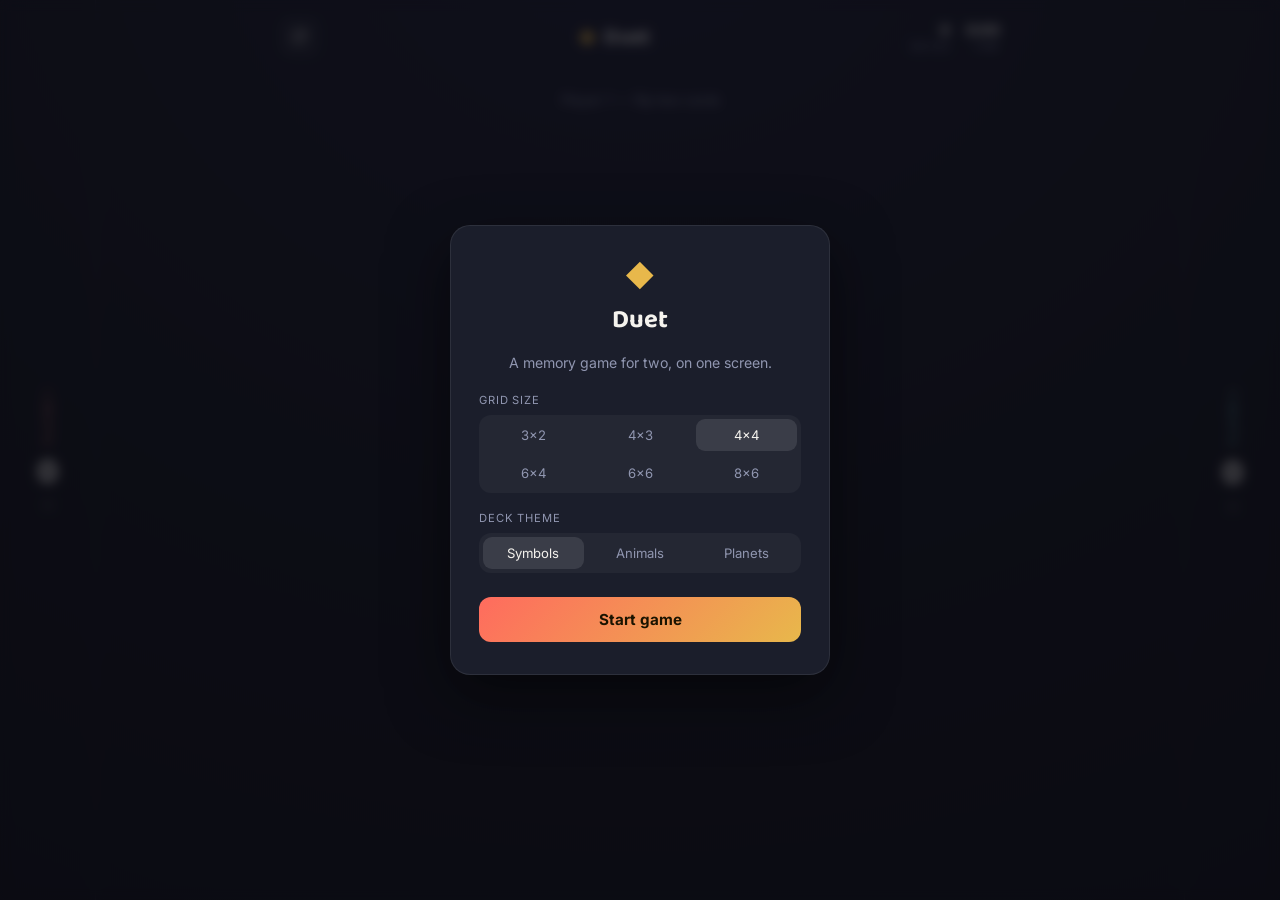
==== index.html @ 3242bab8 "Add more grid size options, from a quick 3x2 up to a 8x6 marathon Expands each theme's symbol/emoji " ====
<!DOCTYPE html>
<html lang="en">
<head>
<meta charset="UTF-8">
<meta name="viewport" content="width=device-width, initial-scale=1, viewport-fit=cover, user-scalable=no">
<title>Duet — 2-Player Memory</title>
<meta name="description" content="A two-player memory matching game, installable as an app.">
<meta name="theme-color" content="#14161F">
<link rel="manifest" href="manifest.json">
<link rel="icon" href="icons/icon-192.png">
<link rel="apple-touch-icon" href="icons/icon-192.png">
<link rel="preconnect" href="https://fonts.googleapis.com">
<link rel="preconnect" href="https://fonts.gstatic.com" crossorigin>
<link href="https://fonts.googleapis.com/css2?family=Baloo+2:wght@500;700;800&family=Inter:wght@400;500;600;700&display=swap" rel="stylesheet">
<link rel="stylesheet" href="style.css">
</head>
<body>

<div class="table">

  <!-- Player 1 rail -->
  <aside class="rail rail--p1" id="rail-p1" aria-label="Player 1">
    <span class="rail__label">Player 1</span>
    <span class="rail__score" id="score-p1">0</span>
    <span class="rail__turn-dot" aria-hidden="true"></span>
  </aside>

  <main class="board-wrap">
    <header class="topbar">
      <button class="icon-btn" id="btn-new" title="New game" aria-label="New game">
        <svg viewBox="0 0 24 24" width="20" height="20"><path fill="currentColor" d="M17.65 6.35A7.95 7.95 0 0 0 12 4a8 8 0 1 0 7.75 10h-2.08A6 6 0 1 1 12 6c1.66 0 3.14.69 4.22 1.78L13 11h7V4l-2.35 2.35Z"/></svg>
      </button>

      <div class="brand">
        <span class="brand__mark">◆</span>
        <h1 class="brand__title">Duet</h1>
      </div>

      <div class="topbar__stats">
        <span class="stat" id="moves"><strong>0</strong><small>moves</small></span>
        <span class="stat" id="timer"><strong>0:00</strong><small>time</small></span>
      </div>
    </header>

    <section class="board" id="board" aria-label="Memory card grid"></section>

    <p class="hint" id="turn-hint">Player 1 — flip two cards</p>
  </main>

  <!-- Player 2 rail -->
  <aside class="rail rail--p2" id="rail-p2" aria-label="Player 2">
    <span class="rail__label">Player 2</span>
    <span class="rail__score" id="score-p2">0</span>
    <span class="rail__turn-dot" aria-hidden="true"></span>
  </aside>

</div>

<!-- Setup overlay -->
<div class="overlay" id="setup-overlay">
  <div class="setup-card">
    <div class="setup-mark">◆</div>
    <h2>Duet</h2>
    <p class="setup-sub">A memory game for two, on one screen.</p>

    <div class="setup-field">
      <label>Grid size</label>
      <div class="segmented segmented--wrap" id="grid-size" role="radiogroup">
        <button data-size="3x2">3×2</button>
        <button data-size="4x3">4×3</button>
        <button data-size="4x4" class="active">4×4</button>
        <button data-size="6x4">6×4</button>
        <button data-size="6x6">6×6</button>
        <button data-size="8x6">8×6</button>
      </div>
    </div>

    <div class="setup-field">
      <label>Deck theme</label>
      <div class="segmented" id="deck-theme" role="radiogroup">
        <button data-theme="symbols" class="active">Symbols</button>
        <button data-theme="animals">Animals</button>
        <button data-theme="planets">Planets</button>
      </div>
    </div>

    <button class="btn-primary" id="btn-start">Start game</button>
    <button class="btn-ghost" id="btn-install" hidden>Install app</button>
  </div>
</div>

<!-- Winner overlay -->
<div class="overlay" id="win-overlay" hidden>
  <div class="setup-card win-card">
    <div class="win-mark" id="win-mark">◆</div>
    <h2 id="win-title">Player 1 wins!</h2>
    <p class="setup-sub" id="win-sub">4 – 2 · 24 moves · 1:12</p>
    <button class="btn-primary" id="btn-rematch">Rematch</button>
    <button class="btn-ghost" id="btn-change-setup">Change setup</button>
  </div>
</div>

<script src="app.js"></script>
</body>
</html>
---- style.css ----
:root{
  --ink:#14161F;
  --ink-2:#1B1E2B;
  --card-back:#232B63;
  --card-back-2:#2F3A8C;
  --paper:#F5F3EE;
  --muted:#9096B0;
  --gold:#E8B84B;
  --p1:#FF6B5E;
  --p1-dim:#5A2E2A;
  --p2:#4ECDC4;
  --p2-dim:#204742;
  --radius:16px;
  --font-display:'Baloo 2', ui-rounded, system-ui, sans-serif;
  --font-body:'Inter', system-ui, sans-serif;
}

*{box-sizing:border-box;}
html,body{height:100%;}
body{
  margin:0;
  background:radial-gradient(120% 140% at 50% -10%, #1D2036 0%, var(--ink) 55%, #0E0F16 100%);
  color:var(--paper);
  font-family:var(--font-body);
  min-height:100vh;
  overflow-x:hidden;
  -webkit-font-smoothing:antialiased;
}

button{font-family:inherit;}

/* ---------- Layout ---------- */
/* Mobile-first / portrait: players sit at the narrow top & bottom ends,
   the board fills the wide middle. */
.table{
  display:flex;
  flex-direction:column;
  min-height:100vh;
}

.rail{
  display:flex;
  flex-direction:row;
  align-items:center;
  justify-content:space-between;
  gap:14px;
  padding:10px 18px;
  position:relative;
  transition:background .35s ease;
}
.rail--p1{border-right:none; border-bottom:1px solid rgba(255,255,255,.05); order:0;}
.board-wrap{order:1;}
.rail--p2{border-left:none; border-top:1px solid rgba(255,255,255,.05); order:2;}

.rail__label{
  font-size:.68rem;
  letter-spacing:.08em;
  text-transform:uppercase;
  color:var(--muted);
  writing-mode:horizontal-tb;
  transform:none;
}
.rail--p1 .rail__label{color:color-mix(in srgb, var(--p1) 70%, var(--muted));}
.rail--p2 .rail__label{color:color-mix(in srgb, var(--p2) 70%, var(--muted));}

.rail__score{
  font-family:var(--font-display);
  font-weight:800;
  font-size:1.5rem;
  line-height:1;
}
.rail__turn-dot{
  width:10px;height:10px;border-radius:50%;
  background:rgba(255,255,255,.12);
  transition:box-shadow .3s ease, background .3s ease, transform .3s ease;
}

.rail--active.rail--p1{background:linear-gradient(180deg, rgba(255,107,94,.14), transparent 60%);}
.rail--active.rail--p2{background:linear-gradient(180deg, rgba(78,205,196,.14), transparent 60%);}
.rail--active .rail__turn-dot{transform:scale(1.3);}
.rail--p1.rail--active .rail__turn-dot{background:var(--p1); box-shadow:0 0 14px var(--p1);}
.rail--p2.rail--active .rail__turn-dot{background:var(--p2); box-shadow:0 0 14px var(--p2);}

.board-wrap{
  display:flex;
  flex-direction:column;
  align-items:center;
  padding:18px 16px 28px;
  min-width:0;
}

.topbar{
  width:100%;
  max-width:720px;
  display:flex;
  align-items:center;
  justify-content:space-between;
  gap:12px;
  margin-bottom:18px;
}

.icon-btn{
  background:rgba(255,255,255,.06);
  border:1px solid rgba(255,255,255,.08);
  color:var(--paper);
  width:38px;height:38px;
  border-radius:11px;
  display:flex;align-items:center;justify-content:center;
  cursor:pointer;
  transition:background .2s ease, transform .2s ease;
}
.icon-btn:hover{background:rgba(255,255,255,.12); transform:rotate(-8deg);}
.icon-btn:active{transform:scale(.92) rotate(-8deg);}

.brand{display:flex;align-items:center;gap:8px;}
.brand__mark{color:var(--gold); font-size:1.1rem;}
.brand__title{
  font-family:var(--font-display);
  font-weight:700;
  font-size:1.3rem;
  margin:0;
  letter-spacing:.01em;
}

.topbar__stats{display:flex; gap:16px;}
.stat{display:flex; flex-direction:column; align-items:flex-end; line-height:1.1;}
.stat strong{font-family:var(--font-display); font-size:1.05rem;}
.stat small{color:var(--muted); font-size:.62rem; text-transform:uppercase; letter-spacing:.07em;}

/* ---------- Board & cards ---------- */
.board{
  --cols:4;
  --gap:12px;
  display:grid;
  grid-template-columns:repeat(var(--cols), minmax(0,1fr));
  gap:var(--gap);
  width:100%;
  max-width:720px;
  perspective:1200px;
}

.card{
  position:relative;
  aspect-ratio:3/4;
  cursor:pointer;
  transform-style:preserve-3d;
  transition:transform .5s cubic-bezier(.2,.9,.3,1.1);
}
.card.is-flipped{transform:rotateY(180deg);}
.card.is-matched{cursor:default;}
.card.is-matched .card__face--front{
  box-shadow:0 0 0 2px var(--gold), 0 0 18px rgba(232,184,75,.45);
}
.card.is-matched{animation:settle .5s ease;}
@keyframes settle{
  0%{transform:rotateY(180deg) scale(1);}
  40%{transform:rotateY(180deg) scale(1.06);}
  100%{transform:rotateY(180deg) scale(1);}
}

.card__face{
  position:absolute; inset:0;
  border-radius:var(--radius);
  display:flex; align-items:center; justify-content:center;
  backface-visibility:hidden;
}

.card__face--back{
  background:
    radial-gradient(circle at 30% 30%, var(--card-back-2), var(--card-back) 70%);
  background-image:
    radial-gradient(rgba(255,255,255,.16) 1.5px, transparent 1.6px),
    radial-gradient(circle at 30% 30%, var(--card-back-2), var(--card-back) 70%);
  background-size:18px 18px, cover;
  border:1px solid rgba(255,255,255,.06);
}
.card__face--back::after{
  content:"◆";
  color:rgba(255,255,255,.18);
  font-size:1.4rem;
}

.card__face--front{
  background:var(--paper);
  color:var(--ink);
  transform:rotateY(180deg);
  font-size:clamp(1.6rem, 5vw, 2.4rem);
  border:1px solid rgba(0,0,0,.05);
}

.hint{
  margin-top:18px;
  color:var(--muted);
  font-size:.85rem;
  min-height:1.2em;
}

/* ---------- Overlays ---------- */
.overlay{
  position:fixed; inset:0;
  background:rgba(10,11,17,.72);
  backdrop-filter:blur(6px);
  display:flex; align-items:center; justify-content:center;
  z-index:20;
  padding:20px;
}
.overlay[hidden]{display:none;}
.setup-card{
  background:var(--ink-2);
  border:1px solid rgba(255,255,255,.08);
  border-radius:20px;
  padding:32px 28px;
  max-width:380px;
  width:100%;
  text-align:center;
  box-shadow:0 20px 60px rgba(0,0,0,.5);
}
.setup-mark, .win-mark{color:var(--gold); font-size:1.8rem; margin-bottom:6px;}
.setup-card h2{font-family:var(--font-display); font-size:1.6rem; margin:.2em 0;}
.setup-sub{color:var(--muted); font-size:.88rem; margin-bottom:22px;}

.setup-field{text-align:left; margin-bottom:18px;}
.setup-field label{
  display:block; font-size:.7rem; text-transform:uppercase; letter-spacing:.08em;
  color:var(--muted); margin-bottom:8px;
}
.segmented{display:flex; gap:6px; background:rgba(255,255,255,.04); padding:4px; border-radius:12px;}
.segmented button{
  flex:1; padding:8px 6px; border:none; border-radius:9px;
  background:transparent; color:var(--muted); font-size:.82rem; cursor:pointer;
  transition:background .2s ease, color .2s ease;
}
.segmented--wrap{flex-wrap:wrap;}
.segmented--wrap button{flex:1 1 calc(33.333% - 4px);}
.segmented button.active{background:rgba(255,255,255,.1); color:var(--paper);}

.btn-primary{
  width:100%;
  padding:13px;
  border:none;
  border-radius:12px;
  background:linear-gradient(135deg, var(--p1), var(--gold));
  color:#1a1300;
  font-weight:700;
  font-size:.95rem;
  cursor:pointer;
  margin-top:6px;
  transition:transform .15s ease, filter .15s ease;
}
.btn-primary:hover{filter:brightness(1.06);}
.btn-primary:active{transform:scale(.98);}

.btn-ghost{
  width:100%;
  padding:11px;
  border:1px solid rgba(255,255,255,.12);
  border-radius:12px;
  background:transparent;
  color:var(--muted);
  font-size:.85rem;
  cursor:pointer;
  margin-top:10px;
}
.btn-ghost:hover{color:var(--paper); border-color:rgba(255,255,255,.25);}

.win-card .win-mark{color:var(--gold);}

/* ---------- Responsive ---------- */
/* Landscape: the narrow ends are now left & right, so move the players there. */
@media (orientation: landscape) and (min-width: 560px){
  .table{
    display:grid;
    grid-template-columns:96px 1fr 96px;
    align-items:stretch;
  }
  .rail{
    flex-direction:column;
    justify-content:center;
    padding:20px 8px;
    gap:10px;
  }
  .rail__label{writing-mode:vertical-rl; transform:rotate(180deg);}
  .rail--p1{border-right:1px solid rgba(255,255,255,.05); border-bottom:none;}
  .rail--p2{border-left:1px solid rgba(255,255,255,.05); border-top:none;}
  .rail__score{font-size:2.2rem;}
}

@media (prefers-reduced-motion: reduce){
  .card, .card.is-matched{transition:none; animation:none;}
}
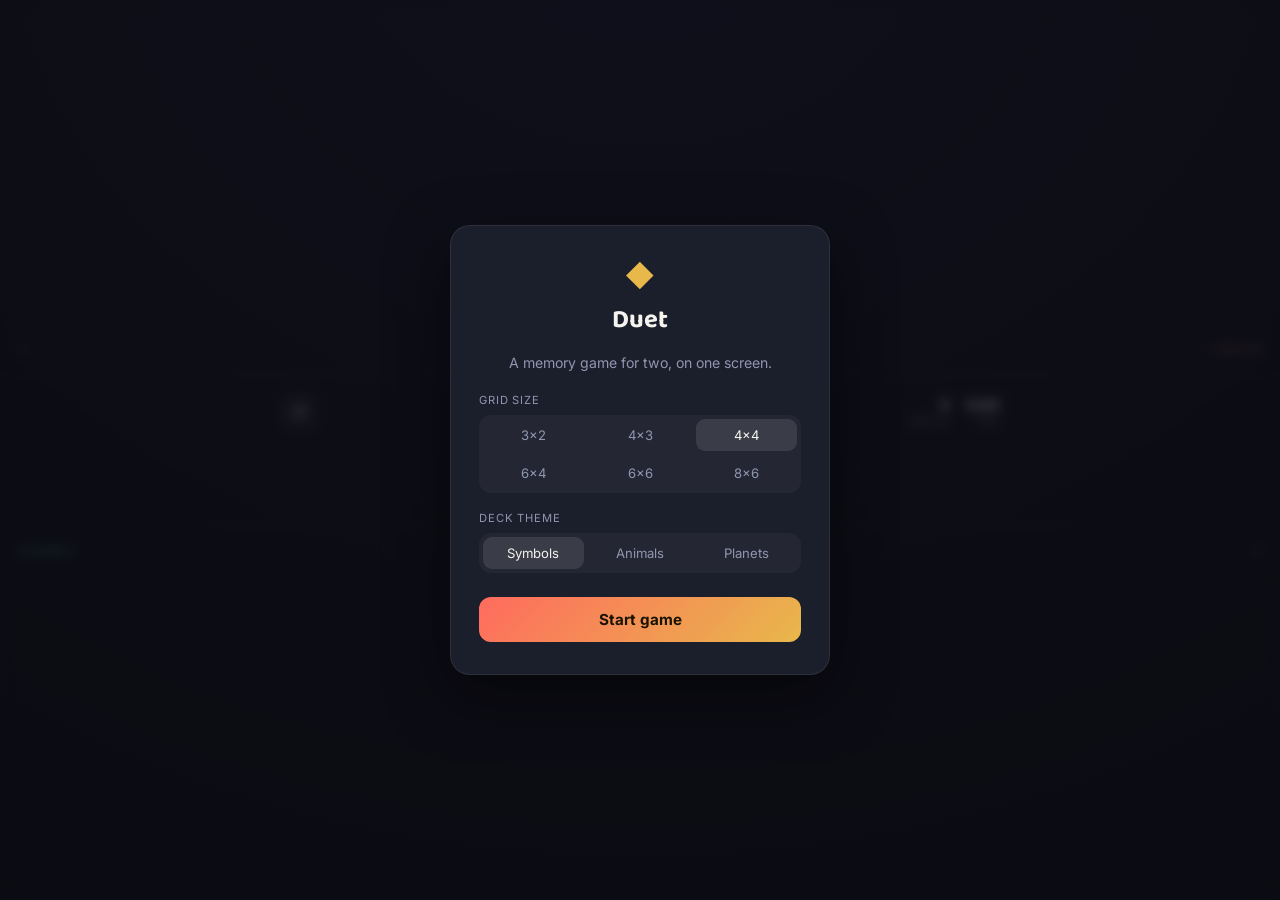
==== commit 813c4014: "Add CSS-based orientation lock fallback and drop flip-two-cards hint screen.orientation.lock() silen" ====
--- a/index.html
+++ b/index.html
@@ -16,6 +16,7 @@
 </head>
 <body>
 
+<div id="stage">
 <div class="table">
 
   <!-- Player 1 rail -->
@@ -44,7 +45,7 @@
 
     <section class="board" id="board" aria-label="Memory card grid"></section>
 
-    <p class="hint" id="turn-hint">Player 1 — flip two cards</p>
+    <p class="hint" id="turn-hint">Player 1's turn</p>
   </main>
 
   <!-- Player 2 rail -->
@@ -100,6 +101,8 @@
   </div>
 </div>
 
+</div><!-- #stage -->
+
 <script src="app.js"></script>
 </body>
 </html>
--- a/style.css
+++ b/style.css
@@ -23,18 +23,49 @@
   color:var(--paper);
   font-family:var(--font-body);
   min-height:100vh;
-  overflow-x:hidden;
+  overflow:hidden;
   -webkit-font-smoothing:antialiased;
 }
 
 button{font-family:inherit;}
 
+/* ---------- Orientation lock ---------- */
+/* screen.orientation.lock() (see app.js) only works in fullscreen/
+   installed contexts on Chrome and isn't implemented at all on Safari,
+   so it silently fails for most players and the OS keeps rotating the
+   page. This CSS fallback catches that case: when the game locks in an
+   orientation, #stage gets a matching class. If the device's *actual*
+   orientation later disagrees with that class, we rotate #stage back
+   by 90deg and swap its box to the original viewport dimensions, so the
+   game visually stays exactly as it was when the lock was taken, no
+   matter which way the device physically turns.               */
+#stage{min-height:100vh;}
+@media (orientation:landscape){
+  #stage.orient-lock--portrait{
+    position:fixed; top:50%; left:50%;
+    width:100vh; height:100vw;
+    transform:translate(-50%,-50%) rotate(90deg);
+    overflow-y:auto;
+  }
+}
+@media (orientation:portrait){
+  #stage.orient-lock--landscape{
+    position:fixed; top:50%; left:50%;
+    width:100vh; height:100vw;
+    transform:translate(-50%,-50%) rotate(90deg);
+    overflow-y:auto;
+  }
+}
+
 /* ---------- Layout ---------- */
-/* Mobile-first / portrait: players sit at the narrow top & bottom ends,
-   the board fills the wide middle. */
+/* Players always sit at the top & bottom ends, board fills the middle,
+   regardless of device orientation — the game is played flat on a
+   table between two people, so the layout intentionally never changes
+   shape when the device is rotated. */
 .table{
   display:flex;
   flex-direction:column;
+  justify-content:center;
   min-height:100vh;
 }
 
@@ -46,9 +77,13 @@
   gap:14px;
   padding:10px 18px;
   position:relative;
-  transition:background .35s ease;
-}
-.rail--p1{border-right:none; border-bottom:1px solid rgba(255,255,255,.05); order:0;}
+  transition:background .35s ease, box-shadow .35s ease;
+}
+/* Player 1 sits opposite Player 2 across the device, so their whole
+   rail is mirrored 180deg to read right-side-up from their seat. The
+   border is authored on the pre-rotation edge so it still lands next
+   to the board once flipped. */
+.rail--p1{border-right:none; border-top:1px solid rgba(255,255,255,.05); order:0; transform:rotate(180deg);}
 .board-wrap{order:1;}
 .rail--p2{border-left:none; border-top:1px solid rgba(255,255,255,.05); order:2;}
 
@@ -59,15 +94,20 @@
   color:var(--muted);
   writing-mode:horizontal-tb;
   transform:none;
+  transition:color .3s ease, font-weight .3s ease, letter-spacing .3s ease;
 }
 .rail--p1 .rail__label{color:color-mix(in srgb, var(--p1) 70%, var(--muted));}
 .rail--p2 .rail__label{color:color-mix(in srgb, var(--p2) 70%, var(--muted));}
+.rail--active .rail__label{font-weight:800; letter-spacing:.12em;}
+.rail--p1.rail--active .rail__label{color:var(--p1);}
+.rail--p2.rail--active .rail__label{color:var(--p2);}
 
 .rail__score{
   font-family:var(--font-display);
   font-weight:800;
-  font-size:1.5rem;
+  font-size:1.9rem;
   line-height:1;
+  transition:transform .3s ease, text-shadow .3s ease;
 }
 .rail__turn-dot{
   width:10px;height:10px;border-radius:50%;
@@ -75,11 +115,19 @@
   transition:box-shadow .3s ease, background .3s ease, transform .3s ease;
 }
 
-.rail--active.rail--p1{background:linear-gradient(180deg, rgba(255,107,94,.14), transparent 60%);}
-.rail--active.rail--p2{background:linear-gradient(180deg, rgba(78,205,196,.14), transparent 60%);}
+.rail--active.rail--p1{
+  background:linear-gradient(180deg, rgba(255,107,94,.26), transparent 65%);
+  box-shadow:inset 0 3px 0 var(--p1);
+}
+.rail--active.rail--p2{
+  background:linear-gradient(180deg, rgba(78,205,196,.26), transparent 65%);
+  box-shadow:inset 0 3px 0 var(--p2);
+}
 .rail--active .rail__turn-dot{transform:scale(1.3);}
 .rail--p1.rail--active .rail__turn-dot{background:var(--p1); box-shadow:0 0 14px var(--p1);}
 .rail--p2.rail--active .rail__turn-dot{background:var(--p2); box-shadow:0 0 14px var(--p2);}
+.rail--p1.rail--active .rail__score{transform:scale(1.12); text-shadow:0 0 16px rgba(255,107,94,.65);}
+.rail--p2.rail--active .rail__score{transform:scale(1.12); text-shadow:0 0 16px rgba(78,205,196,.65);}
 
 .board-wrap{
   display:flex;
@@ -193,7 +241,11 @@
   color:var(--muted);
   font-size:.85rem;
   min-height:1.2em;
-}
+  transition:transform .3s ease;
+}
+/* Flips face-up for whichever player sits opposite, so the turn
+   prompt is only ever upside-down for the player it isn't for. */
+.hint--flipped{transform:rotate(180deg);}
 
 /* ---------- Overlays ---------- */
 .overlay{
@@ -265,26 +317,6 @@
 
 .win-card .win-mark{color:var(--gold);}
 
-/* ---------- Responsive ---------- */
-/* Landscape: the narrow ends are now left & right, so move the players there. */
-@media (orientation: landscape) and (min-width: 560px){
-  .table{
-    display:grid;
-    grid-template-columns:96px 1fr 96px;
-    align-items:stretch;
-  }
-  .rail{
-    flex-direction:column;
-    justify-content:center;
-    padding:20px 8px;
-    gap:10px;
-  }
-  .rail__label{writing-mode:vertical-rl; transform:rotate(180deg);}
-  .rail--p1{border-right:1px solid rgba(255,255,255,.05); border-bottom:none;}
-  .rail--p2{border-left:1px solid rgba(255,255,255,.05); border-top:none;}
-  .rail__score{font-size:2.2rem;}
-}
-
 @media (prefers-reduced-motion: reduce){
   .card, .card.is-matched{transition:none; animation:none;}
 }
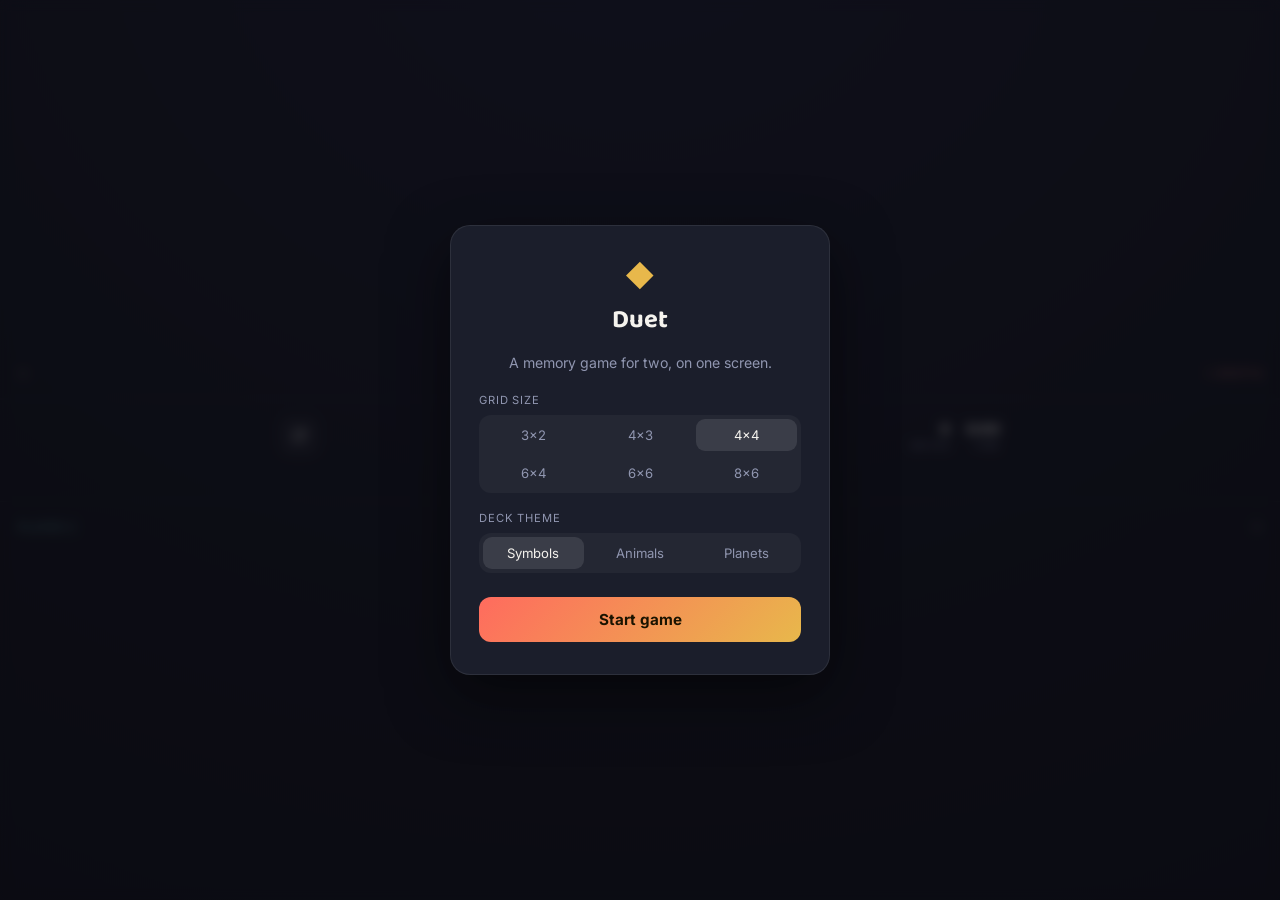
==== commit 4da1ad15: "Remove the turn-hint text, rely on rail highlighting for whose turn The active player's rail already" ====
--- a/index.html
+++ b/index.html
@@ -44,8 +44,6 @@
     </header>
 
     <section class="board" id="board" aria-label="Memory card grid"></section>
-
-    <p class="hint" id="turn-hint">Player 1's turn</p>
   </main>
 
   <!-- Player 2 rail -->
--- a/style.css
+++ b/style.css
@@ -236,17 +236,6 @@
   border:1px solid rgba(0,0,0,.05);
 }
 
-.hint{
-  margin-top:18px;
-  color:var(--muted);
-  font-size:.85rem;
-  min-height:1.2em;
-  transition:transform .3s ease;
-}
-/* Flips face-up for whichever player sits opposite, so the turn
-   prompt is only ever upside-down for the player it isn't for. */
-.hint--flipped{transform:rotate(180deg);}
-
 /* ---------- Overlays ---------- */
 .overlay{
   position:fixed; inset:0;
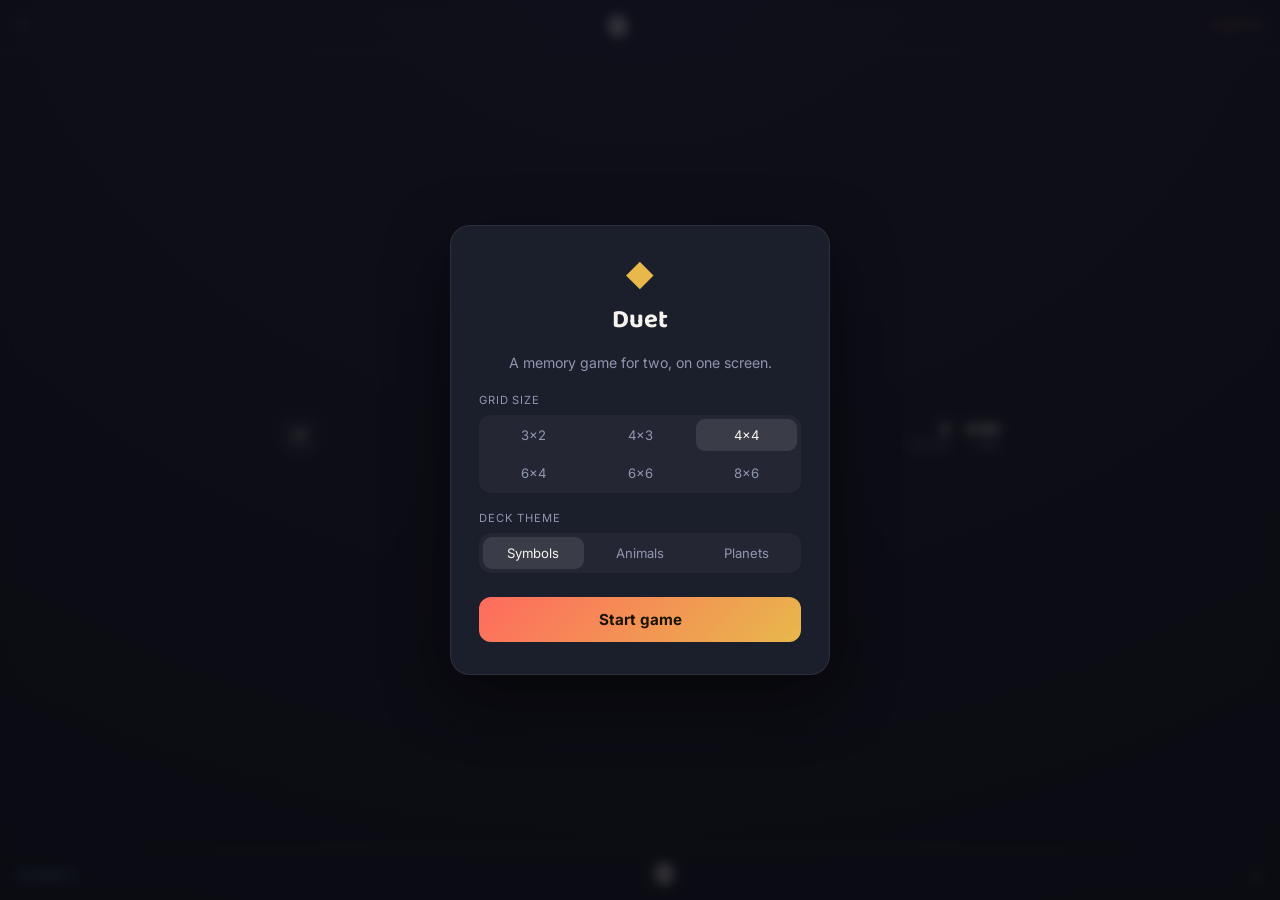
==== commit ca702d6d: "Make the common rotation instant again; keep the 180deg/direction fix Moving the whole orientation c" ====
--- a/index.html
+++ b/index.html
@@ -17,6 +17,7 @@
 <body>
 
 <div id="stage">
+<div id="stage-fix">
 <div class="table">
 
   <!-- Player 1 rail -->
@@ -53,6 +54,7 @@
     <span class="rail__turn-dot" aria-hidden="true"></span>
   </aside>
 
+</div>
 </div>
 
 <!-- Setup overlay -->
--- a/style.css
+++ b/style.css
@@ -22,7 +22,8 @@
   background:radial-gradient(120% 140% at 50% -10%, #1D2036 0%, var(--ink) 55%, #0E0F16 100%);
   color:var(--paper);
   font-family:var(--font-body);
-  min-height:100vh;
+  height:100vh;
+  height:100dvh;
   overflow:hidden;
   -webkit-font-smoothing:antialiased;
 }
@@ -31,31 +32,45 @@
 
 /* ---------- Orientation lock ---------- */
 /* screen.orientation.lock() (see app.js) only works in fullscreen/
-   installed contexts on Chrome and isn't implemented at all on Safari,
-   so it silently fails for most players and the OS keeps rotating the
-   page. This CSS fallback catches that case: when the game locks in an
-   orientation, #stage gets a matching class. If the device's *actual*
-   orientation later disagrees with that class, we rotate #stage back
-   by 90deg and swap its box to the original viewport dimensions, so the
-   game visually stays exactly as it was when the lock was taken, no
-   matter which way the device physically turns.               */
-#stage{min-height:100vh;}
+   installed contexts on Chrome and isn't implemented at all on iOS
+   Safari — not even for a home-screen-installed app, and not via the
+   manifest's "orientation" field either. There is no API that can stop
+   iOS from rotating. This CSS fallback is the closest a web page can
+   get: when the game locks in an orientation, #stage gets a matching
+   class, and a media query rotates #stage back by 90deg the instant
+   the device's *actual* orientation disagrees with it — this has to
+   stay a plain media query (not JS) so it applies in the same layout
+   pass as the browser's own reflow; driving it from a JS orientation
+   event instead left a visible flash of the unrotated layout for the
+   moment before the JS handler caught up.
+   A plain media query can't tell portrait-primary from
+   portrait-secondary (or landscape-primary from -secondary) though, so
+   it can still be wrong by exactly 180deg: a flip straight to the
+   opposite side within the same category, or entering landscape from
+   the "other" direction. #stage-fix corrects that residual using the
+   real screen.orientation.angle from app.js — since the residual is
+   always exactly 0 or 180deg, this only ever adds a plain rotate(180),
+   and only in those rarer cases, so the common single-direction
+   rotation stays perfectly instant. */
+#stage{height:100%;}
 @media (orientation:landscape){
   #stage.orient-lock--portrait{
     position:fixed; top:50%; left:50%;
     width:100vh; height:100vw;
+    width:100dvh; height:100dvw;
     transform:translate(-50%,-50%) rotate(90deg);
-    overflow-y:auto;
   }
 }
 @media (orientation:portrait){
   #stage.orient-lock--landscape{
     position:fixed; top:50%; left:50%;
     width:100vh; height:100vw;
+    width:100dvh; height:100dvw;
     transform:translate(-50%,-50%) rotate(90deg);
-    overflow-y:auto;
   }
 }
+#stage-fix{height:100%;}
+#stage-fix.orient-flip{transform:rotate(180deg);}
 
 /* ---------- Layout ---------- */
 /* Players always sit at the top & bottom ends, board fills the middle,
@@ -65,8 +80,7 @@
 .table{
   display:flex;
   flex-direction:column;
-  justify-content:center;
-  min-height:100vh;
+  height:100%;
 }
 
 .rail{
@@ -77,6 +91,7 @@
   gap:14px;
   padding:10px 18px;
   position:relative;
+  flex-shrink:0;
   transition:background .35s ease, box-shadow .35s ease;
 }
 /* Player 1 sits opposite Player 2 across the device, so their whole
@@ -133,8 +148,12 @@
   display:flex;
   flex-direction:column;
   align-items:center;
+  justify-content:center;
   padding:18px 16px 28px;
   min-width:0;
+  flex:1;
+  min-height:0;
+  overflow-y:auto;
 }
 
 .topbar{
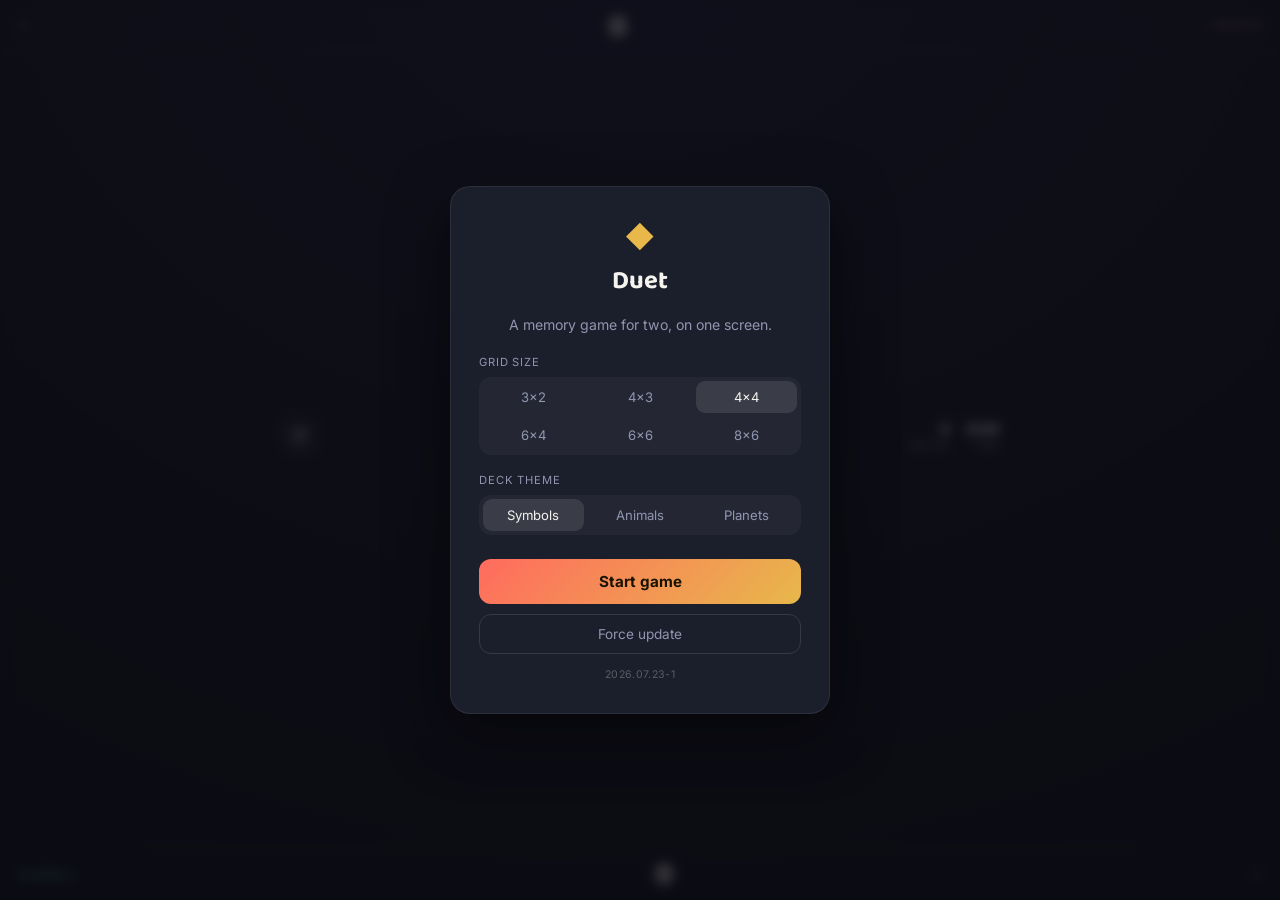
==== commit 28ff9e02: "Add version footer and force-update button to the setup screen Lets you confirm on-device (especiall" ====
--- a/index.html
+++ b/index.html
@@ -87,6 +87,8 @@
 
     <button class="btn-primary" id="btn-start">Start game</button>
     <button class="btn-ghost" id="btn-install" hidden>Install app</button>
+    <button class="btn-ghost" id="btn-update">Force update</button>
+    <p class="version-tag" id="version-tag" aria-hidden="true"></p>
   </div>
 </div>
 
--- a/style.css
+++ b/style.css
@@ -323,6 +323,14 @@
 }
 .btn-ghost:hover{color:var(--paper); border-color:rgba(255,255,255,.25);}
 
+.version-tag{
+  margin:14px 0 0;
+  text-align:center;
+  font-size:.66rem;
+  color:rgba(255,255,255,.28);
+  letter-spacing:.03em;
+}
+
 .win-card .win-mark{color:var(--gold);}
 
 @media (prefers-reduced-motion: reduce){
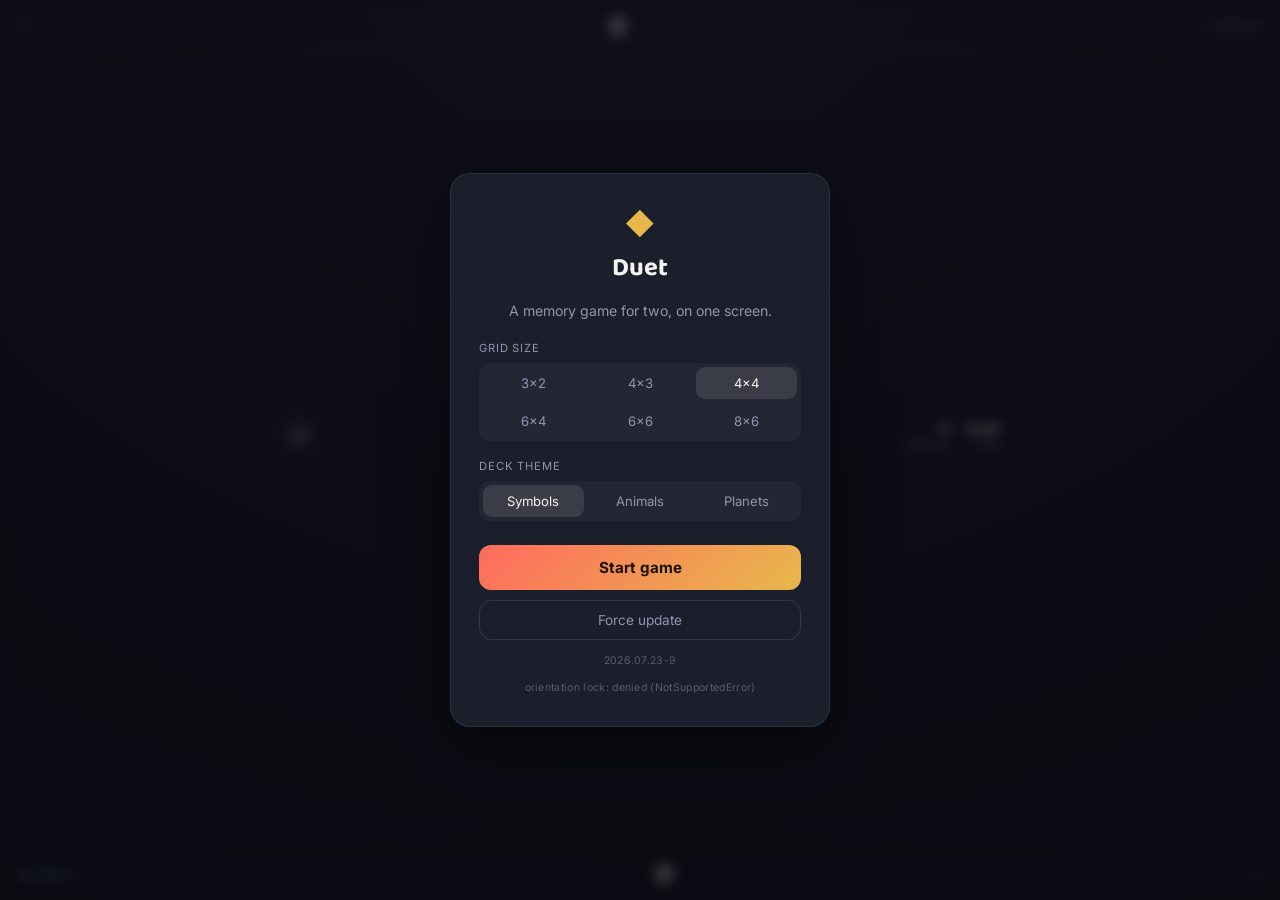
==== commit 1928ff39: "Surface screen.orientation.lock() success/failure on-screen The game's final layout is confirmed cor" ====
--- a/index.html
+++ b/index.html
@@ -89,6 +89,7 @@
     <button class="btn-ghost" id="btn-install" hidden>Install app</button>
     <button class="btn-ghost" id="btn-update">Force update</button>
     <p class="version-tag" id="version-tag" aria-hidden="true"></p>
+    <p class="version-tag" id="lock-status" aria-hidden="true"></p>
   </div>
 </div>
 
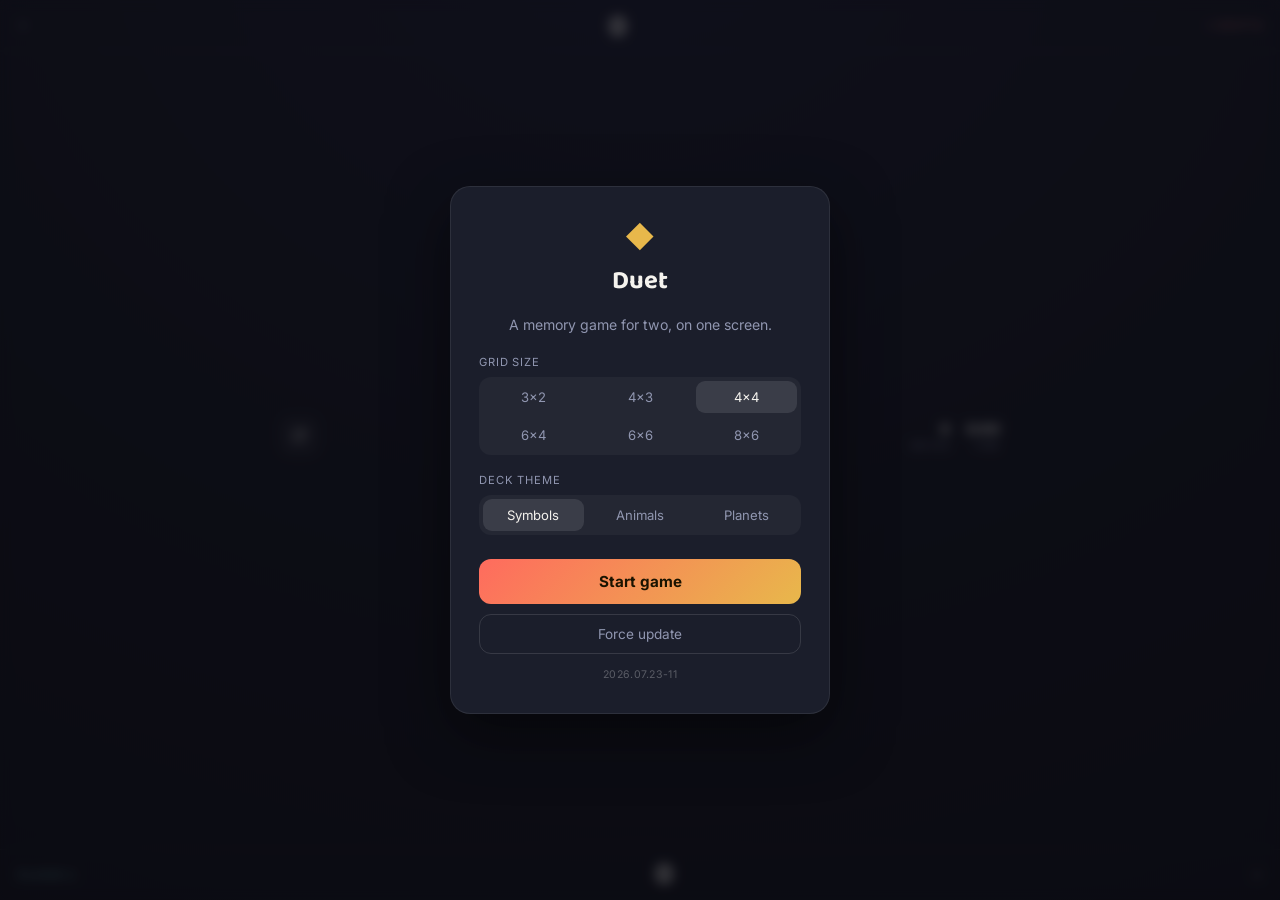
==== commit f492f896: "Remove the orientation-lock diagnostic status line On-device testing confirmed screen.orientation.lo" ====
--- a/index.html
+++ b/index.html
@@ -89,7 +89,6 @@
     <button class="btn-ghost" id="btn-install" hidden>Install app</button>
     <button class="btn-ghost" id="btn-update">Force update</button>
     <p class="version-tag" id="version-tag" aria-hidden="true"></p>
-    <p class="version-tag" id="lock-status" aria-hidden="true"></p>
   </div>
 </div>
 
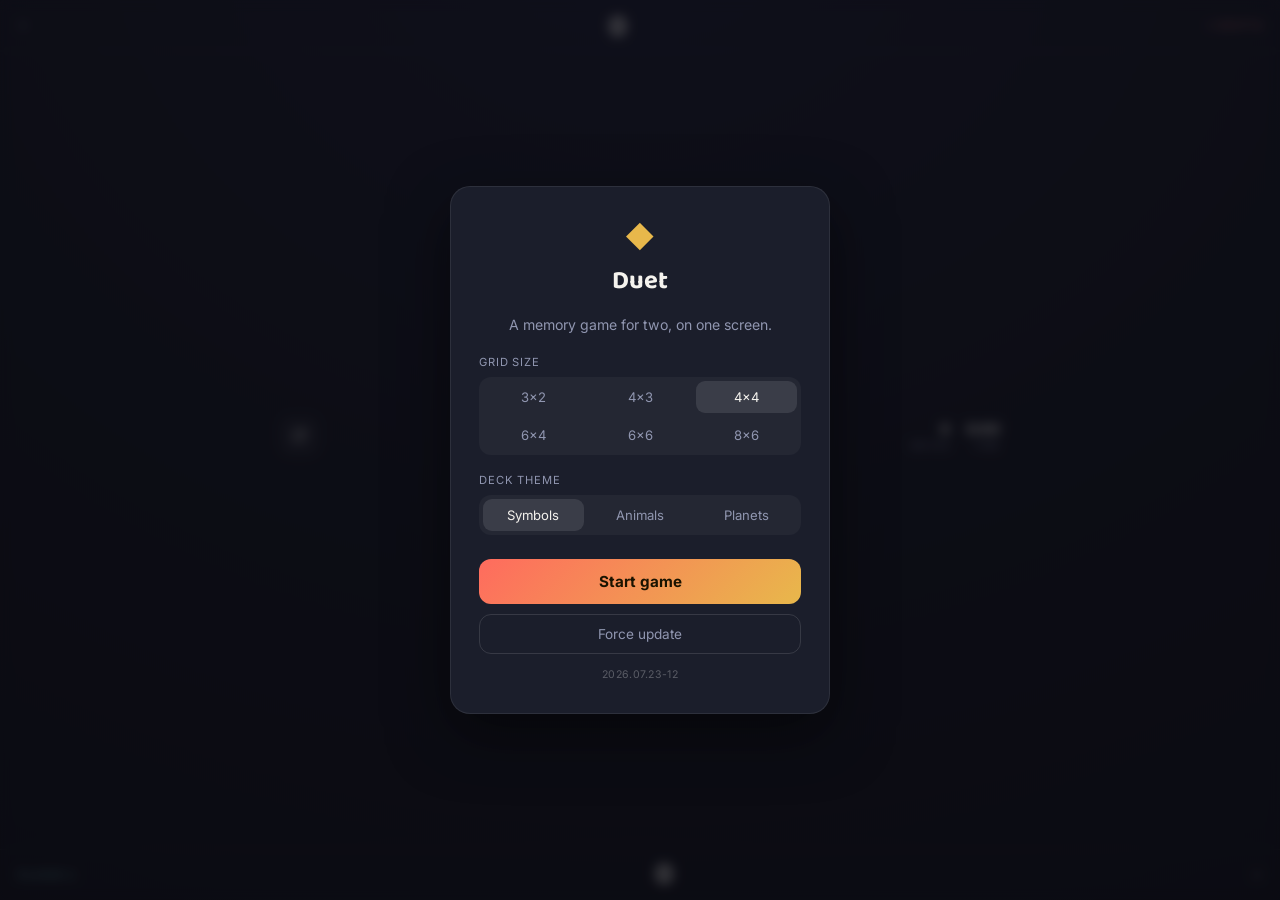
==== commit 4cd24bf7: "Move the setup/win overlays inside #stage-fix The setup and win overlays were siblings of #stage-fix" ====
--- a/index.html
+++ b/index.html
@@ -55,7 +55,6 @@
   </aside>
 
 </div>
-</div>
 
 <!-- Setup overlay -->
 <div class="overlay" id="setup-overlay">
@@ -103,6 +102,7 @@
   </div>
 </div>
 
+</div><!-- #stage-fix -->
 </div><!-- #stage -->
 
 <script src="app.js"></script>
